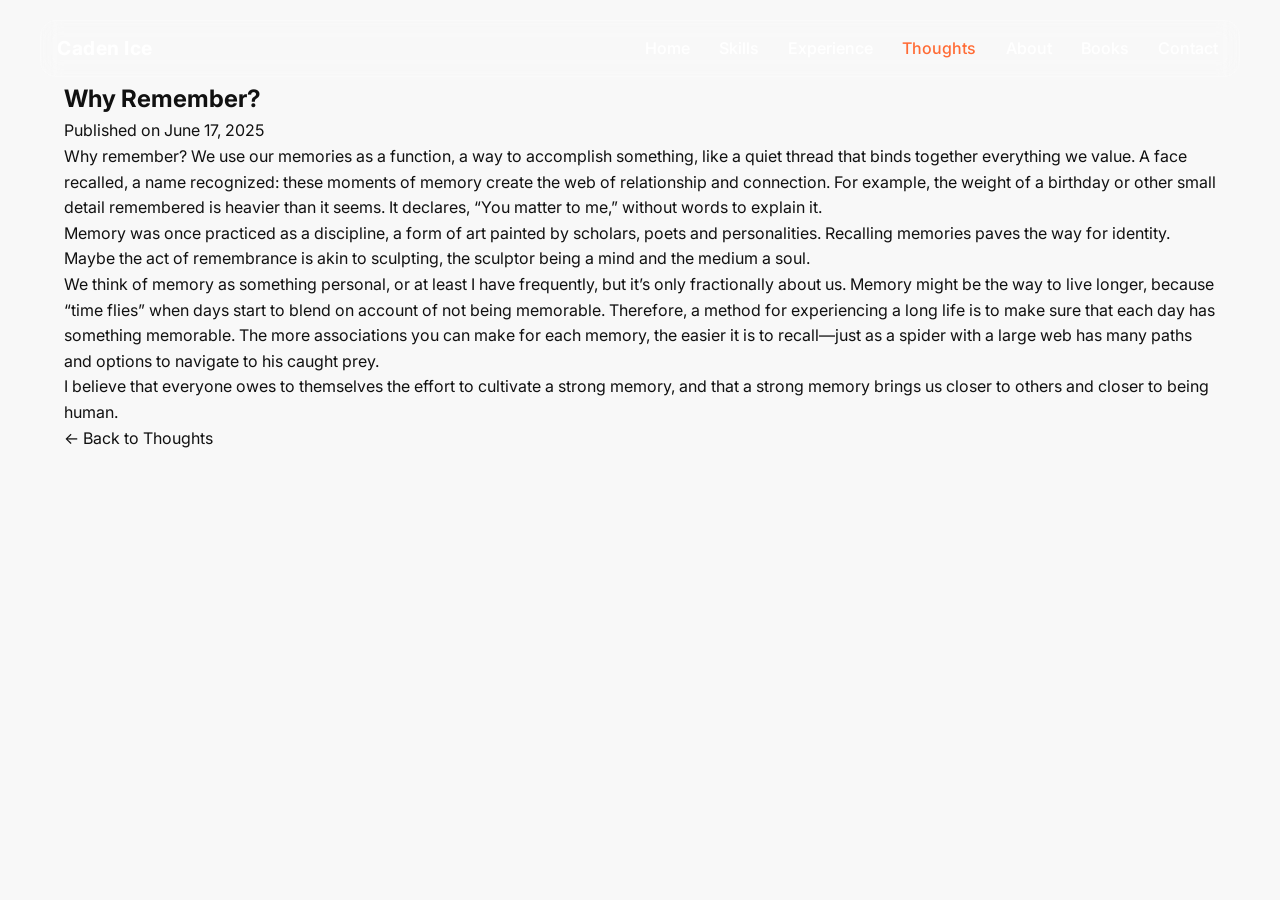
==== why-remember.html @ 4038bda8 "Add files via upload" ====
<!DOCTYPE html>
<html lang="en">
  <head>
    <meta charset="UTF-8" />
    <meta name="viewport" content="width=device-width, initial-scale=1.0" />
    <title>Why Remember? – Caden Ice</title>
    <link
      href="https://fonts.googleapis.com/css2?family=Inter:wght@400;500;700;800&display=swap"
      rel="stylesheet"
    />
    <link
      rel="stylesheet"
      href="https://cdnjs.cloudflare.com/ajax/libs/font-awesome/6.5.0/css/all.min.css"
      integrity="sha512-58f8N0PzhdUwjSC+um0k4P11H5scLvvLzV3zcGYoLaJEaVtAIGI2XEhjSdS+dxFssDHIlaEGKFbBr2svrwq5qA=="
      crossorigin="anonymous"
      referrerpolicy="no-referrer"
    />
    <link rel="stylesheet" href="assets/css/style.css" />
  </head>
  <body>
    <!-- Reuse the same navigation bar -->
    <header>
      <div class="nav-container">
        <div class="logo">Caden&nbsp;Ice</div>
        <nav class="nav-links">
          <a href="index.html#home">Home</a>
          <a href="index.html#skills">Skills</a>
          <a href="index.html#experience">Experience</a>
          <a href="index.html#thoughts" class="active">Thoughts</a>
          <a href="index.html#about">About</a>
          <a href="index.html#books">Books</a>
          <a href="index.html#contact">Contact</a>
        </nav>
        <!-- social icons intentionally omitted on article pages -->
      </div>
    </header>

    <main>
      <section class="section blog-post">
        <div class="container">
          <h1>Why Remember?</h1>
          <p class="date">Published on June&nbsp;17,&nbsp;2025</p>
          <p>
            Why remember? We use our memories as a function, a way to
            accomplish something, like a quiet thread that binds together
            everything we value. A face recalled, a name recognized: these
            moments of memory create the web of relationship and connection.
            For example, the weight of a birthday or other small detail
            remembered is heavier than it seems. It declares, “You matter to
            me,” without words to explain it.
          </p>
          <p>
            Memory was once practiced as a discipline, a form of art painted by
            scholars, poets and personalities. Recalling memories paves the way
            for identity. Maybe the act of remembrance is akin to sculpting,
            the sculptor being a mind and the medium a soul.
          </p>
          <p>
            We think of memory as something personal, or at least I have
            frequently, but it’s only fractionally about us. Memory might be
            the way to live longer, because “time flies” when days start to
            blend on account of not being memorable. Therefore, a method for
            experiencing a long life is to make sure that each day has
            something memorable. The more associations you can make for each
            memory, the easier it is to recall—just as a spider with a large
            web has many paths and options to navigate to his caught prey.
          </p>
          <p>
            I believe that everyone owes to themselves the effort to
            cultivate a strong memory, and that a strong memory brings us
            closer to others and closer to being human.
          </p>
          <p><a href="index.html#thoughts" class="read-more">← Back to Thoughts</a></p>
        </div>
      </section>
    </main>
    <script src="assets/js/script.js"></script>
  </body>
</html>
---- assets/css/style.css ----
/*
 * Global styles for Caden Ice's portfolio
 * The design draws inspiration from modern, minimal portfolio layouts
 * similar to Yusef Turín's site, with generous whitespace, clear
 * typography and subtle accents. Sections are separated with plenty of
 * breathing room and a small dot following each heading as a design motif.
 */

/* CSS variables for easy theme adjustments */
:root {
  --primary-bg: #0b0e11; /* dark backdrop for hero */
  --section-bg: #f8f8f8; /* light sections */
  --accent: #ff6b35;     /* accent colour for buttons and highlights */
  --text-dark: #111111;
  --text-light: #ffffff;
  --card-bg: #ffffff;
  --card-shadow: rgba(0, 0, 0, 0.08);
  --radius: 16px;
  --transition: all 0.25s ease;
}

/* Reset some defaults */
* {
  box-sizing: border-box;
  margin: 0;
  padding: 0;
}

body {
  font-family: 'Inter', sans-serif;
  color: var(--text-dark);
  line-height: 1.6;
  background-color: var(--section-bg);
}

a {
  color: inherit;
  text-decoration: none;
}

/* Container utility */
.container {
  width: 90%;
  max-width: 1200px;
  margin: 0 auto;
}

/* Navigation bar */
header {
  position: relative;
  z-index: 1000;
}

.nav-container {
  position: fixed;
  top: 20px;
  left: 50%;
  transform: translateX(-50%);
  width: calc(100% - 40px);
  max-width: 1200px;
  /* translucent nav bar reminiscent of a frosted glass effect */
  background: rgba(255, 255, 255, 0.1);
  border: 1px solid rgba(255, 255, 255, 0.2);
  border-radius: var(--radius);
  backdrop-filter: blur(10px);
  padding: 0.6rem 1rem;
  display: flex;
  align-items: center;
  justify-content: space-between;
}

.logo {
  font-weight: 700;
  font-size: 1.2rem;
  letter-spacing: 0.5px;
  color: var(--text-light);
}

.nav-links {
  display: flex;
  gap: 1.2rem;
  font-weight: 500;
  flex-wrap: wrap;
}

.nav-links a {
  color: var(--text-light);
  transition: var(--transition);
  padding: 5px;
}

.nav-links a:hover {
  color: var(--accent);
}

/* Active nav link */
.nav-links a.active {
  color: var(--accent);
}

.nav-social a {
  color: var(--text-light);
  margin-left: 1rem;
  font-size: 1.1rem;
  transition: var(--transition);
}

.nav-social a:hover {
  color: var(--accent);
}

/* Hero section */
.hero {
  position: relative;
  background-image: url('../images/hero.png');
  background-size: cover;
  background-position: center;
  height: 100vh;
  display: flex;
  align-items: center;
  color: var(--text-light);
  text-align: center;
}

.hero-overlay {
  position: absolute;
  top: 0;
  left: 0;
  right: 0;
  bottom: 0;
  background: linear-gradient(180deg, rgba(0,0,0,0.5) 0%, rgba(0,0,0,0.7) 100%);
  z-index: 0;
}

.hero-content {
  position: relative;
  z-index: 1;
  max-width: 700px;
}

.hero h1 {
  font-size: 3rem;
  font-weight: 800;
  margin-bottom: 1rem;
}

.hero p {
  font-size: 1.1rem;
  margin-bottom: 2rem;
  color: #dfe5f5;
}

.button {
  background: var(--accent);
  color: var(--text-light);
  padding: 0.7rem 1.5rem;
  border-radius: var(--radius);
  font-weight: 600;
  transition: var(--transition);
  display: inline-block;
}

.button:hover {
  background: darken(var(--accent), 10%);
  transform: translateY(-2px);
}

/* Section default styling */
.section {
  padding: 5rem 0;
}

.section h2 {
  font-size: 2rem;
  margin-bottom: 2rem;
  font-weight: 700;
  position: relative;
}

.section .dot {
  color: var(--accent);
}

/* Skills */
.skills {
  background: var(--section-bg);
}

.skills-grid {
  display: flex;
  flex-wrap: wrap;
  gap: 2rem;
  justify-content: space-between;
}

.skill-group {
  flex: 1 1 250px;
  background: var(--card-bg);
  border-radius: var(--radius);
  padding: 1.5rem;
  box-shadow: 0 4px 8px var(--card-shadow);
}

.skill-group h3 {
  margin-bottom: 1rem;
  font-weight: 600;
}

.skill-group ul {
  list-style: none;
}

.skill-group li {
  margin-bottom: 0.5rem;
  position: relative;
  padding-left: 1.2rem;
}

.skill-group li::before {
  content: '\2022';
  position: absolute;
  left: 0;
  color: var(--accent);
}

/* Experience */
.experience-grid {
  display: flex;
  flex-direction: column;
  gap: 2rem;
}

.experience-item {
  background: var(--card-bg);
  padding: 1.5rem;
  border-radius: var(--radius);
  box-shadow: 0 4px 8px var(--card-shadow);
}

.experience-item h3 {
  margin-bottom: 0.5rem;
  font-size: 1.3rem;
  font-weight: 600;
}

.experience-item .date {
  display: block;
  font-size: 0.9rem;
  color: #666;
  margin-bottom: 0.7rem;
}

/* Blog cards */
.blog-grid {
  display: grid;
  gap: 2rem;
  grid-template-columns: repeat(auto-fit, minmax(280px, 1fr));
}

.blog-card {
  background: var(--card-bg);
  border-radius: var(--radius);
  overflow: hidden;
  box-shadow: 0 4px 8px var(--card-shadow);
  display: flex;
  flex-direction: column;
}

.blog-image img {
  width: 100%;
  height: 180px;
  object-fit: cover;
}

.blog-content {
  padding: 1.5rem;
  display: flex;
  flex-direction: column;
  flex-grow: 1;
}

.blog-content h3 {
  margin-bottom: 0.5rem;
  font-size: 1.25rem;
  font-weight: 600;
}

.blog-content .date {
  font-size: 0.85rem;
  color: #777;
  margin-bottom: 0.8rem;
}

.blog-content p {
  flex-grow: 1;
  margin-bottom: 1rem;
}

.blog-content .read-more {
  align-self: flex-start;
  color: var(--accent);
  font-weight: 600;
  transition: var(--transition);
}

.blog-content .read-more:hover {
  text-decoration: underline;
}

/* About */
.about-container {
  display: flex;
  flex-wrap: wrap;
  gap: 3rem;
  align-items: center;
}

.about-image {
  flex: 1 1 300px;
  max-width: 400px;
}

.about-image img {
  width: 100%;
  border-radius: var(--radius);
}

.about-content {
  flex: 2 1 400px;
}

.about-content p {
  margin-bottom: 1rem;
}

/* Books */
.books {
  background: var(--section-bg);
}

.books-grid {
  display: grid;
  gap: 1.5rem;
  grid-template-columns: repeat(auto-fit, minmax(250px, 1fr));
}

.book-card {
  background: var(--card-bg);
  padding: 1.5rem;
  border-radius: var(--radius);
  box-shadow: 0 4px 8px var(--card-shadow);
}

.book-card h3 {
  font-size: 1.2rem;
  margin-bottom: 0.3rem;
  font-weight: 600;
}

.book-card h4 {
  font-size: 0.9rem;
  font-weight: 500;
  color: #666;
  margin-bottom: 0.7rem;
}

.book-card p {
  font-size: 0.9rem;
  color: #444;
}

/* Contact & FAQ */
.contact-container {
  display: flex;
  flex-wrap: wrap;
  gap: 3rem;
}

.contact-form {
  flex: 1 1 300px;
  background: var(--card-bg);
  padding: 2rem;
  border-radius: var(--radius);
  box-shadow: 0 4px 8px var(--card-shadow);
}

.contact-form form {
  display: flex;
  flex-direction: column;
  gap: 1rem;
}

.contact-form input,
.contact-form textarea {
  padding: 0.8rem;
  border: 1px solid #ddd;
  border-radius: var(--radius);
  font-size: 1rem;
  width: 100%;
}

.contact-form button {
  background: var(--accent);
  color: var(--text-light);
  border: none;
  padding: 0.8rem 1.5rem;
  border-radius: var(--radius);
  font-weight: 600;
  cursor: pointer;
  transition: var(--transition);
}

.contact-form button:hover {
  transform: translateY(-2px);
}

.faq {
  flex: 1 1 300px;
  background: var(--card-bg);
  padding: 2rem;
  border-radius: var(--radius);
  box-shadow: 0 4px 8px var(--card-shadow);
}

.faq-item + .faq-item {
  margin-top: 1rem;
}

.faq-question {
  width: 100%;
  text-align: left;
  background: none;
  border: none;
  font-size: 1rem;
  font-weight: 600;
  cursor: pointer;
  position: relative;
  padding-right: 1.5rem;
}

.faq-question::after {
  content: '+';
  position: absolute;
  right: 0;
  top: 0;
  font-size: 1.2rem;
  transition: var(--transition);
}

.faq-answer {
  margin-top: 0.5rem;
  font-size: 0.9rem;
  display: none;
  color: #555;
}

.faq-item.active .faq-answer {
  display: block;
}

.faq-item.active .faq-question::after {
  transform: rotate(45deg);
}

/* Footer */
footer {
  background: var(--primary-bg);
  color: var(--text-light);
  padding: 2rem 0;
}

.footer-container {
  display: flex;
  flex-wrap: wrap;
  align-items: center;
  justify-content: space-between;
  gap: 1rem;
}

.footer-social a {
  margin-left: 1rem;
  color: var(--text-light);
  transition: var(--transition);
}

.footer-social a:hover {
  color: var(--accent);
}

/* Responsive tweaks */
@media (max-width: 768px) {
  .hero h1 {
    font-size: 2.4rem;
  }
  .nav-container {
    flex-wrap: wrap;
    gap: 1rem;
  }
  .nav-links {
    flex-wrap: wrap;
    justify-content: center;
    gap: 1rem;
  }
  .contact-container {
    flex-direction: column;
  }
  .about-container {
    flex-direction: column;
  }
}
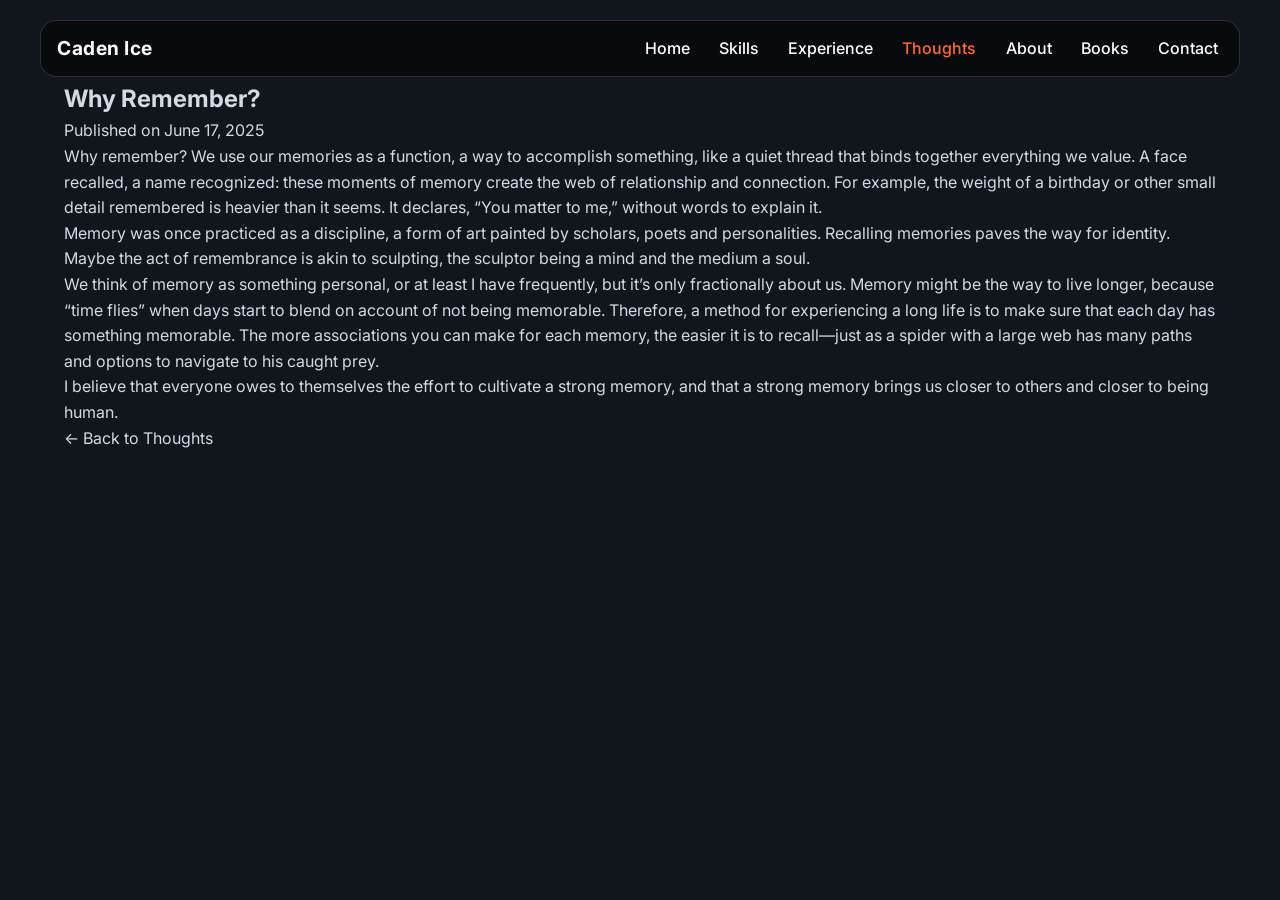
==== commit 0ab08e55: "Add files via upload" ====
--- a/why-remember.html
+++ b/why-remember.html
@@ -31,6 +31,12 @@
           <a href="index.html#books">Books</a>
           <a href="index.html#contact">Contact</a>
         </nav>
+        <!-- Mobile menu toggle: this button appears on small screens to
+             reveal or hide the navigation links. It is hidden on
+             desktop-sized screens via CSS. -->
+        <button class="nav-toggle" aria-label="Toggle navigation">
+          <i class="fa-solid fa-bars"></i>
+        </button>
         <!-- social icons intentionally omitted on article pages -->
       </div>
     </header>
--- a/assets/css/style.css
+++ b/assets/css/style.css
@@ -9,12 +9,13 @@
 /* CSS variables for easy theme adjustments */
 :root {
   --primary-bg: #0b0e11; /* dark backdrop for hero */
-  --section-bg: #f8f8f8; /* light sections */
+  --section-bg: #11151c; /* darker background for sections */
   --accent: #ff6b35;     /* accent colour for buttons and highlights */
-  --text-dark: #111111;
+  --text-dark: #d4d9e3; /* light text for dark backgrounds */
   --text-light: #ffffff;
-  --card-bg: #ffffff;
-  --card-shadow: rgba(0, 0, 0, 0.08);
+  /* slightly lighter card background on dark sections */
+  --card-bg: #1c2531;
+  --card-shadow: rgba(0, 0, 0, 0.3);
   --radius: 16px;
   --transition: all 0.25s ease;
 }
@@ -31,6 +32,15 @@
   color: var(--text-dark);
   line-height: 1.6;
   background-color: var(--section-bg);
+}
+
+/* Ensure images never overflow their containers on smaller screens.
+   This rule prevents horizontal scrolling by constraining the width
+   and preserving aspect ratio. */
+img {
+  max-width: 100%;
+  height: auto;
+  display: block;
 }
 
 a {
@@ -58,9 +68,9 @@
   transform: translateX(-50%);
   width: calc(100% - 40px);
   max-width: 1200px;
-  /* translucent nav bar reminiscent of a frosted glass effect */
-  background: rgba(255, 255, 255, 0.1);
-  border: 1px solid rgba(255, 255, 255, 0.2);
+  /* dark translucent nav bar ensures menu items remain readable on any background */
+  background: rgba(0, 0, 0, 0.5);
+  border: 1px solid rgba(255, 255, 255, 0.15);
   border-radius: var(--radius);
   backdrop-filter: blur(10px);
   padding: 0.6rem 1rem;
@@ -93,6 +103,17 @@
   color: var(--accent);
 }
 
+/* Mobile navigation toggle button. Hidden on larger screens; displayed on
+   mobile devices. */
+.nav-toggle {
+  display: none;
+  background: none;
+  border: none;
+  font-size: 1.6rem;
+  color: var(--text-light);
+  cursor: pointer;
+}
+
 /* Active nav link */
 .nav-links a.active {
   color: var(--accent);
@@ -109,10 +130,12 @@
   color: var(--accent);
 }
 
-/* Hero section */
 .hero {
   position: relative;
-  background-image: url('../images/hero.png');
+  /* Use the consolidated hero image.  The image lives one directory up in
+     assets/images/hero.jpg relative to this CSS file, so adjust the path
+     accordingly. */
+  background-image: url('../images/hero.jpg');
   background-size: cover;
   background-position: center;
   height: 100vh;
@@ -120,6 +143,10 @@
   align-items: center;
   color: var(--text-light);
   text-align: center;
+
+  /* Push the hero content below the fixed navigation bar. Without this
+     padding the heading would sit underneath the nav on page load. */
+  padding-top: 5rem;
 }
 
 .hero-overlay {
@@ -128,7 +155,9 @@
   left: 0;
   right: 0;
   bottom: 0;
-  background: linear-gradient(180deg, rgba(0,0,0,0.5) 0%, rgba(0,0,0,0.7) 100%);
+  /* Soften the dark overlay to allow the underlying hero image to be
+     visible on mobile devices while still ensuring text legibility. */
+  background: linear-gradient(180deg, rgba(0,0,0,0.3) 0%, rgba(0,0,0,0.7) 100%);
   z-index: 0;
 }
 
@@ -246,7 +275,8 @@
 .experience-item .date {
   display: block;
   font-size: 0.9rem;
-  color: #666;
+  /* lighter text colour for dark background cards */
+  color: #9aa4b1;
   margin-bottom: 0.7rem;
 }
 
@@ -287,7 +317,7 @@
 
 .blog-content .date {
   font-size: 0.85rem;
-  color: #777;
+  color: #9aa4b1;
   margin-bottom: 0.8rem;
 }
 
@@ -360,13 +390,13 @@
 .book-card h4 {
   font-size: 0.9rem;
   font-weight: 500;
-  color: #666;
+  color: #9aa4b1;
   margin-bottom: 0.7rem;
 }
 
 .book-card p {
   font-size: 0.9rem;
-  color: #444;
+  color: #c7cedb;
 }
 
 /* Contact & FAQ */
@@ -436,6 +466,7 @@
   cursor: pointer;
   position: relative;
   padding-right: 1.5rem;
+  color: var(--text-light);
 }
 
 .faq-question::after {
@@ -443,6 +474,7 @@
   position: absolute;
   right: 0;
   top: 0;
+  color: var(--text-light);
   font-size: 1.2rem;
   transition: var(--transition);
 }
@@ -451,7 +483,7 @@
   margin-top: 0.5rem;
   font-size: 0.9rem;
   display: none;
-  color: #555;
+  color: var(--text-light);
 }
 
 .faq-item.active .faq-answer {
@@ -496,15 +528,27 @@
     flex-wrap: wrap;
     gap: 1rem;
   }
-  .nav-links {
-    flex-wrap: wrap;
-    justify-content: center;
-    gap: 1rem;
-  }
   .contact-container {
     flex-direction: column;
   }
   .about-container {
     flex-direction: column;
   }
-}+
+  /* On small screens hide the navigation links by default and
+     stack them vertically when opened. The open class is toggled
+     via JavaScript when the menu icon is clicked. */
+  .nav-links {
+    display: none;
+    flex-direction: column;
+    width: 100%;
+    gap: 0.5rem;
+    margin-top: 0.5rem;
+  }
+  .nav-links.open {
+    display: flex;
+  }
+  .nav-toggle {
+    display: block;
+  }
+}
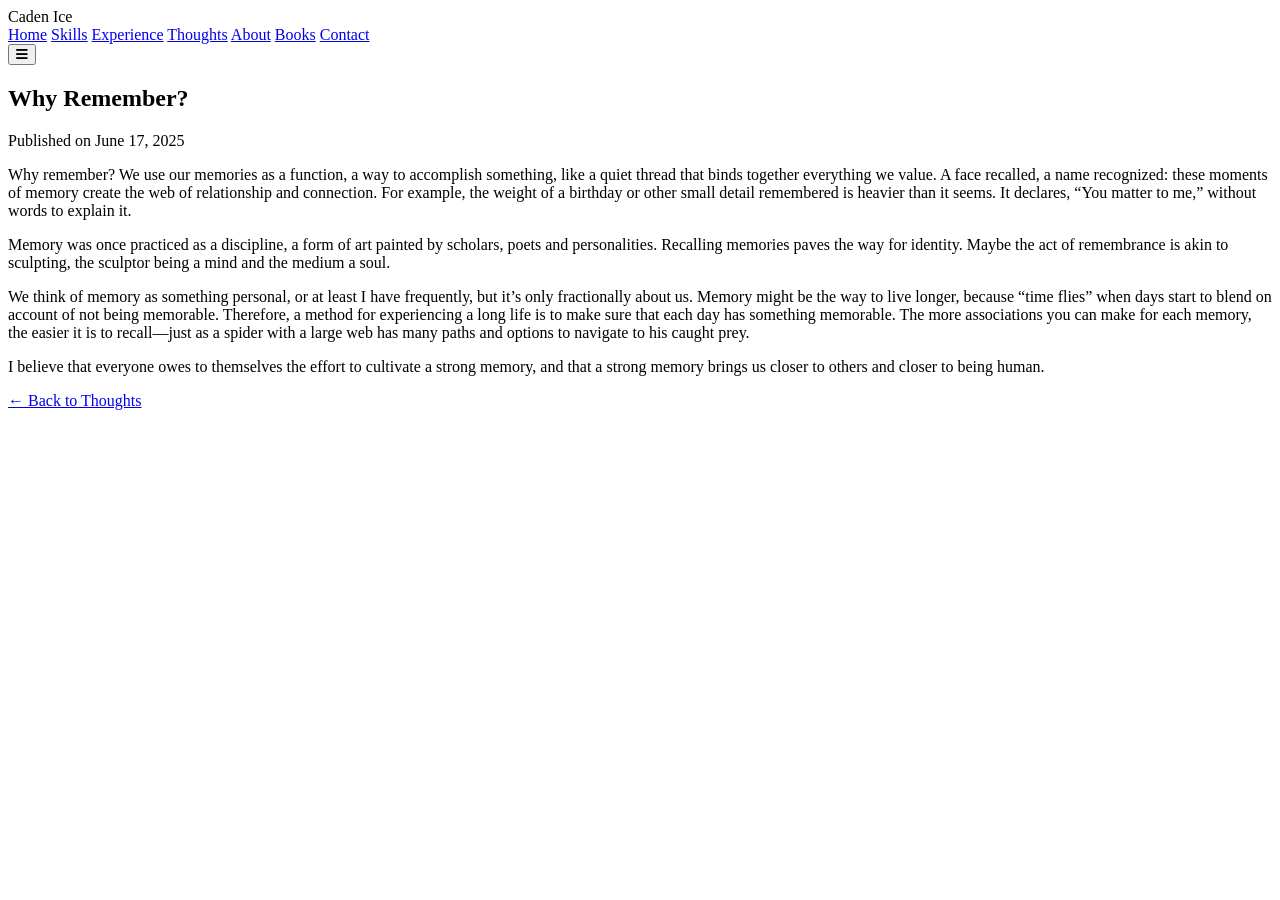
==== commit 1c8a0c72: "Add files via upload" ====
--- a/why-remember.html
+++ b/why-remember.html
@@ -15,7 +15,8 @@
       crossorigin="anonymous"
       referrerpolicy="no-referrer"
     />
-    <link rel="stylesheet" href="assets/css/style.css" />
+    <!-- Corrected the stylesheet path so it points to the existing file. -->
+    <link rel="stylesheet" href="style.css" />
   </head>
   <body>
     <!-- Reuse the same navigation bar -->
@@ -80,6 +81,7 @@
         </div>
       </section>
     </main>
-    <script src="assets/js/script.js"></script>
+    <!-- Load our script from the correct location. -->
+    <script src="script.js"></script>
   </body>
 </html>
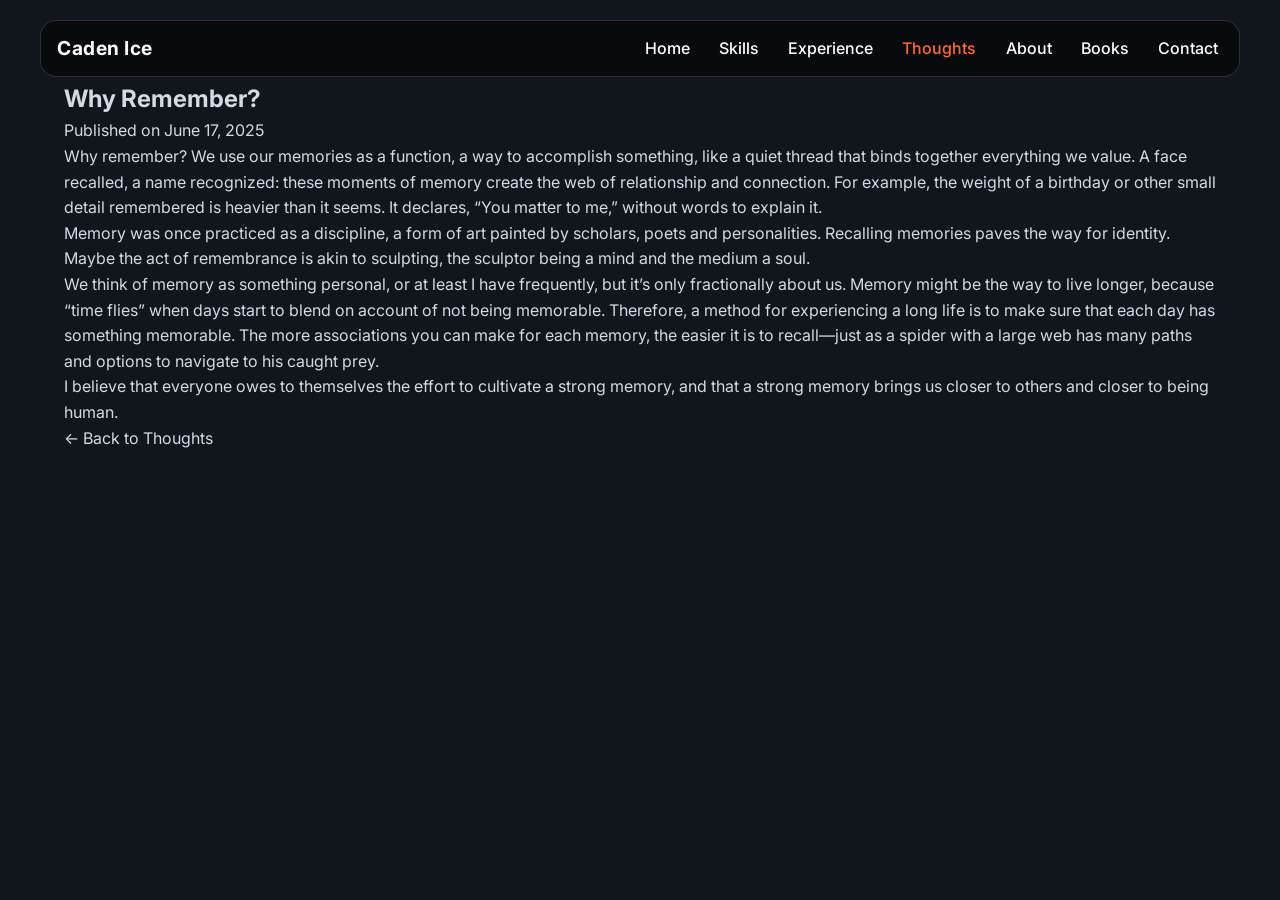
==== commit fb4fef02: "Add files via upload" ====
--- a/why-remember.html
+++ b/why-remember.html
@@ -2,7 +2,8 @@
 <html lang="en">
   <head>
     <meta charset="UTF-8" />
-    <meta name="viewport" content="width=device-width, initial-scale=1.0" />
+    <!-- Prevent pinch‑zooming and ensure the page fits the screen on mobile -->
+    <meta name="viewport" content="width=device-width, initial-scale=1.0, maximum-scale=1.0, user-scalable=no" />
     <title>Why Remember? – Caden Ice</title>
     <link
       href="https://fonts.googleapis.com/css2?family=Inter:wght@400;500;700;800&display=swap"
@@ -15,8 +16,7 @@
       crossorigin="anonymous"
       referrerpolicy="no-referrer"
     />
-    <!-- Corrected the stylesheet path so it points to the existing file. -->
-    <link rel="stylesheet" href="style.css" />
+    <link rel="stylesheet" href="assets/css/style.css" />
   </head>
   <body>
     <!-- Reuse the same navigation bar -->
@@ -81,7 +81,6 @@
         </div>
       </section>
     </main>
-    <!-- Load our script from the correct location. -->
-    <script src="script.js"></script>
+    <script src="assets/js/script.js"></script>
   </body>
 </html>
--- a/assets/css/style.css
+++ b/assets/css/style.css
@@ -0,0 +1,554 @@
+/*
+ * Global styles for Caden Ice's portfolio
+ * The design draws inspiration from modern, minimal portfolio layouts
+ * similar to Yusef Turín's site, with generous whitespace, clear
+ * typography and subtle accents. Sections are separated with plenty of
+ * breathing room and a small dot following each heading as a design motif.
+ */
+
+/* CSS variables for easy theme adjustments */
+:root {
+  --primary-bg: #0b0e11; /* dark backdrop for hero */
+  --section-bg: #11151c; /* darker background for sections */
+  --accent: #ff6b35;     /* accent colour for buttons and highlights */
+  --text-dark: #d4d9e3; /* light text for dark backgrounds */
+  --text-light: #ffffff;
+  /* slightly lighter card background on dark sections */
+  --card-bg: #1c2531;
+  --card-shadow: rgba(0, 0, 0, 0.3);
+  --radius: 16px;
+  --transition: all 0.25s ease;
+}
+
+/* Reset some defaults */
+* {
+  box-sizing: border-box;
+  margin: 0;
+  padding: 0;
+}
+
+body {
+  font-family: 'Inter', sans-serif;
+  color: var(--text-dark);
+  line-height: 1.6;
+  background-color: var(--section-bg);
+}
+
+/* Ensure images never overflow their containers on smaller screens.
+   This rule prevents horizontal scrolling by constraining the width
+   and preserving aspect ratio. */
+img {
+  max-width: 100%;
+  height: auto;
+  display: block;
+}
+
+a {
+  color: inherit;
+  text-decoration: none;
+}
+
+/* Container utility */
+.container {
+  width: 90%;
+  max-width: 1200px;
+  margin: 0 auto;
+}
+
+/* Navigation bar */
+header {
+  position: relative;
+  z-index: 1000;
+}
+
+.nav-container {
+  position: fixed;
+  top: 20px;
+  left: 50%;
+  transform: translateX(-50%);
+  width: calc(100% - 40px);
+  max-width: 1200px;
+  /* dark translucent nav bar ensures menu items remain readable on any background */
+  background: rgba(0, 0, 0, 0.5);
+  border: 1px solid rgba(255, 255, 255, 0.15);
+  border-radius: var(--radius);
+  backdrop-filter: blur(10px);
+  padding: 0.6rem 1rem;
+  display: flex;
+  align-items: center;
+  justify-content: space-between;
+}
+
+.logo {
+  font-weight: 700;
+  font-size: 1.2rem;
+  letter-spacing: 0.5px;
+  color: var(--text-light);
+}
+
+.nav-links {
+  display: flex;
+  gap: 1.2rem;
+  font-weight: 500;
+  flex-wrap: wrap;
+}
+
+.nav-links a {
+  color: var(--text-light);
+  transition: var(--transition);
+  padding: 5px;
+}
+
+.nav-links a:hover {
+  color: var(--accent);
+}
+
+/* Mobile navigation toggle button. Hidden on larger screens; displayed on
+   mobile devices. */
+.nav-toggle {
+  display: none;
+  background: none;
+  border: none;
+  font-size: 1.6rem;
+  color: var(--text-light);
+  cursor: pointer;
+}
+
+/* Active nav link */
+.nav-links a.active {
+  color: var(--accent);
+}
+
+.nav-social a {
+  color: var(--text-light);
+  margin-left: 1rem;
+  font-size: 1.1rem;
+  transition: var(--transition);
+}
+
+.nav-social a:hover {
+  color: var(--accent);
+}
+
+.hero {
+  position: relative;
+  /* Use the consolidated hero image.  The image lives one directory up in
+     assets/images/hero.jpg relative to this CSS file, so adjust the path
+     accordingly. */
+  background-image: url('../images/hero.jpg');
+  background-size: cover;
+  background-position: center;
+  height: 100vh;
+  display: flex;
+  align-items: center;
+  color: var(--text-light);
+  text-align: center;
+
+  /* Push the hero content below the fixed navigation bar. Without this
+     padding the heading would sit underneath the nav on page load. */
+  padding-top: 5rem;
+}
+
+.hero-overlay {
+  position: absolute;
+  top: 0;
+  left: 0;
+  right: 0;
+  bottom: 0;
+  /* Soften the dark overlay to allow the underlying hero image to be
+     visible on mobile devices while still ensuring text legibility. */
+  background: linear-gradient(180deg, rgba(0,0,0,0.3) 0%, rgba(0,0,0,0.7) 100%);
+  z-index: 0;
+}
+
+.hero-content {
+  position: relative;
+  z-index: 1;
+  max-width: 700px;
+}
+
+.hero h1 {
+  font-size: 3rem;
+  font-weight: 800;
+  margin-bottom: 1rem;
+}
+
+.hero p {
+  font-size: 1.1rem;
+  margin-bottom: 2rem;
+  color: #dfe5f5;
+}
+
+.button {
+  background: var(--accent);
+  color: var(--text-light);
+  padding: 0.7rem 1.5rem;
+  border-radius: var(--radius);
+  font-weight: 600;
+  transition: var(--transition);
+  display: inline-block;
+}
+
+.button:hover {
+  background: darken(var(--accent), 10%);
+  transform: translateY(-2px);
+}
+
+/* Section default styling */
+.section {
+  padding: 5rem 0;
+}
+
+.section h2 {
+  font-size: 2rem;
+  margin-bottom: 2rem;
+  font-weight: 700;
+  position: relative;
+}
+
+.section .dot {
+  color: var(--accent);
+}
+
+/* Skills */
+.skills {
+  background: var(--section-bg);
+}
+
+.skills-grid {
+  display: flex;
+  flex-wrap: wrap;
+  gap: 2rem;
+  justify-content: space-between;
+}
+
+.skill-group {
+  flex: 1 1 250px;
+  background: var(--card-bg);
+  border-radius: var(--radius);
+  padding: 1.5rem;
+  box-shadow: 0 4px 8px var(--card-shadow);
+}
+
+.skill-group h3 {
+  margin-bottom: 1rem;
+  font-weight: 600;
+}
+
+.skill-group ul {
+  list-style: none;
+}
+
+.skill-group li {
+  margin-bottom: 0.5rem;
+  position: relative;
+  padding-left: 1.2rem;
+}
+
+.skill-group li::before {
+  content: '\2022';
+  position: absolute;
+  left: 0;
+  color: var(--accent);
+}
+
+/* Experience */
+.experience-grid {
+  display: flex;
+  flex-direction: column;
+  gap: 2rem;
+}
+
+.experience-item {
+  background: var(--card-bg);
+  padding: 1.5rem;
+  border-radius: var(--radius);
+  box-shadow: 0 4px 8px var(--card-shadow);
+}
+
+.experience-item h3 {
+  margin-bottom: 0.5rem;
+  font-size: 1.3rem;
+  font-weight: 600;
+}
+
+.experience-item .date {
+  display: block;
+  font-size: 0.9rem;
+  /* lighter text colour for dark background cards */
+  color: #9aa4b1;
+  margin-bottom: 0.7rem;
+}
+
+/* Blog cards */
+.blog-grid {
+  display: grid;
+  gap: 2rem;
+  grid-template-columns: repeat(auto-fit, minmax(280px, 1fr));
+}
+
+.blog-card {
+  background: var(--card-bg);
+  border-radius: var(--radius);
+  overflow: hidden;
+  box-shadow: 0 4px 8px var(--card-shadow);
+  display: flex;
+  flex-direction: column;
+}
+
+.blog-image img {
+  width: 100%;
+  height: 180px;
+  object-fit: cover;
+}
+
+.blog-content {
+  padding: 1.5rem;
+  display: flex;
+  flex-direction: column;
+  flex-grow: 1;
+}
+
+.blog-content h3 {
+  margin-bottom: 0.5rem;
+  font-size: 1.25rem;
+  font-weight: 600;
+}
+
+.blog-content .date {
+  font-size: 0.85rem;
+  color: #9aa4b1;
+  margin-bottom: 0.8rem;
+}
+
+.blog-content p {
+  flex-grow: 1;
+  margin-bottom: 1rem;
+}
+
+.blog-content .read-more {
+  align-self: flex-start;
+  color: var(--accent);
+  font-weight: 600;
+  transition: var(--transition);
+}
+
+.blog-content .read-more:hover {
+  text-decoration: underline;
+}
+
+/* About */
+.about-container {
+  display: flex;
+  flex-wrap: wrap;
+  gap: 3rem;
+  align-items: center;
+}
+
+.about-image {
+  flex: 1 1 300px;
+  max-width: 400px;
+}
+
+.about-image img {
+  width: 100%;
+  border-radius: var(--radius);
+}
+
+.about-content {
+  flex: 2 1 400px;
+}
+
+.about-content p {
+  margin-bottom: 1rem;
+}
+
+/* Books */
+.books {
+  background: var(--section-bg);
+}
+
+.books-grid {
+  display: grid;
+  gap: 1.5rem;
+  grid-template-columns: repeat(auto-fit, minmax(250px, 1fr));
+}
+
+.book-card {
+  background: var(--card-bg);
+  padding: 1.5rem;
+  border-radius: var(--radius);
+  box-shadow: 0 4px 8px var(--card-shadow);
+}
+
+.book-card h3 {
+  font-size: 1.2rem;
+  margin-bottom: 0.3rem;
+  font-weight: 600;
+}
+
+.book-card h4 {
+  font-size: 0.9rem;
+  font-weight: 500;
+  color: #9aa4b1;
+  margin-bottom: 0.7rem;
+}
+
+.book-card p {
+  font-size: 0.9rem;
+  color: #c7cedb;
+}
+
+/* Contact & FAQ */
+.contact-container {
+  display: flex;
+  flex-wrap: wrap;
+  gap: 3rem;
+}
+
+.contact-form {
+  flex: 1 1 300px;
+  background: var(--card-bg);
+  padding: 2rem;
+  border-radius: var(--radius);
+  box-shadow: 0 4px 8px var(--card-shadow);
+}
+
+.contact-form form {
+  display: flex;
+  flex-direction: column;
+  gap: 1rem;
+}
+
+.contact-form input,
+.contact-form textarea {
+  padding: 0.8rem;
+  border: 1px solid #ddd;
+  border-radius: var(--radius);
+  font-size: 1rem;
+  width: 100%;
+}
+
+.contact-form button {
+  background: var(--accent);
+  color: var(--text-light);
+  border: none;
+  padding: 0.8rem 1.5rem;
+  border-radius: var(--radius);
+  font-weight: 600;
+  cursor: pointer;
+  transition: var(--transition);
+}
+
+.contact-form button:hover {
+  transform: translateY(-2px);
+}
+
+.faq {
+  flex: 1 1 300px;
+  background: var(--card-bg);
+  padding: 2rem;
+  border-radius: var(--radius);
+  box-shadow: 0 4px 8px var(--card-shadow);
+}
+
+.faq-item + .faq-item {
+  margin-top: 1rem;
+}
+
+.faq-question {
+  width: 100%;
+  text-align: left;
+  background: none;
+  border: none;
+  font-size: 1rem;
+  font-weight: 600;
+  cursor: pointer;
+  position: relative;
+  padding-right: 1.5rem;
+  color: var(--text-light);
+}
+
+.faq-question::after {
+  content: '+';
+  position: absolute;
+  right: 0;
+  top: 0;
+  color: var(--text-light);
+  font-size: 1.2rem;
+  transition: var(--transition);
+}
+
+.faq-answer {
+  margin-top: 0.5rem;
+  font-size: 0.9rem;
+  display: none;
+  color: var(--text-light);
+}
+
+.faq-item.active .faq-answer {
+  display: block;
+}
+
+.faq-item.active .faq-question::after {
+  transform: rotate(45deg);
+}
+
+/* Footer */
+footer {
+  background: var(--primary-bg);
+  color: var(--text-light);
+  padding: 2rem 0;
+}
+
+.footer-container {
+  display: flex;
+  flex-wrap: wrap;
+  align-items: center;
+  justify-content: space-between;
+  gap: 1rem;
+}
+
+.footer-social a {
+  margin-left: 1rem;
+  color: var(--text-light);
+  transition: var(--transition);
+}
+
+.footer-social a:hover {
+  color: var(--accent);
+}
+
+/* Responsive tweaks */
+@media (max-width: 768px) {
+  .hero h1 {
+    font-size: 2.4rem;
+  }
+  .nav-container {
+    flex-wrap: wrap;
+    gap: 1rem;
+  }
+  .contact-container {
+    flex-direction: column;
+  }
+  .about-container {
+    flex-direction: column;
+  }
+
+  /* On small screens hide the navigation links by default and
+     stack them vertically when opened. The open class is toggled
+     via JavaScript when the menu icon is clicked. */
+  .nav-links {
+    display: none;
+    flex-direction: column;
+    width: 100%;
+    gap: 0.5rem;
+    margin-top: 0.5rem;
+  }
+  .nav-links.open {
+    display: flex;
+  }
+  .nav-toggle {
+    display: block;
+  }
+}
